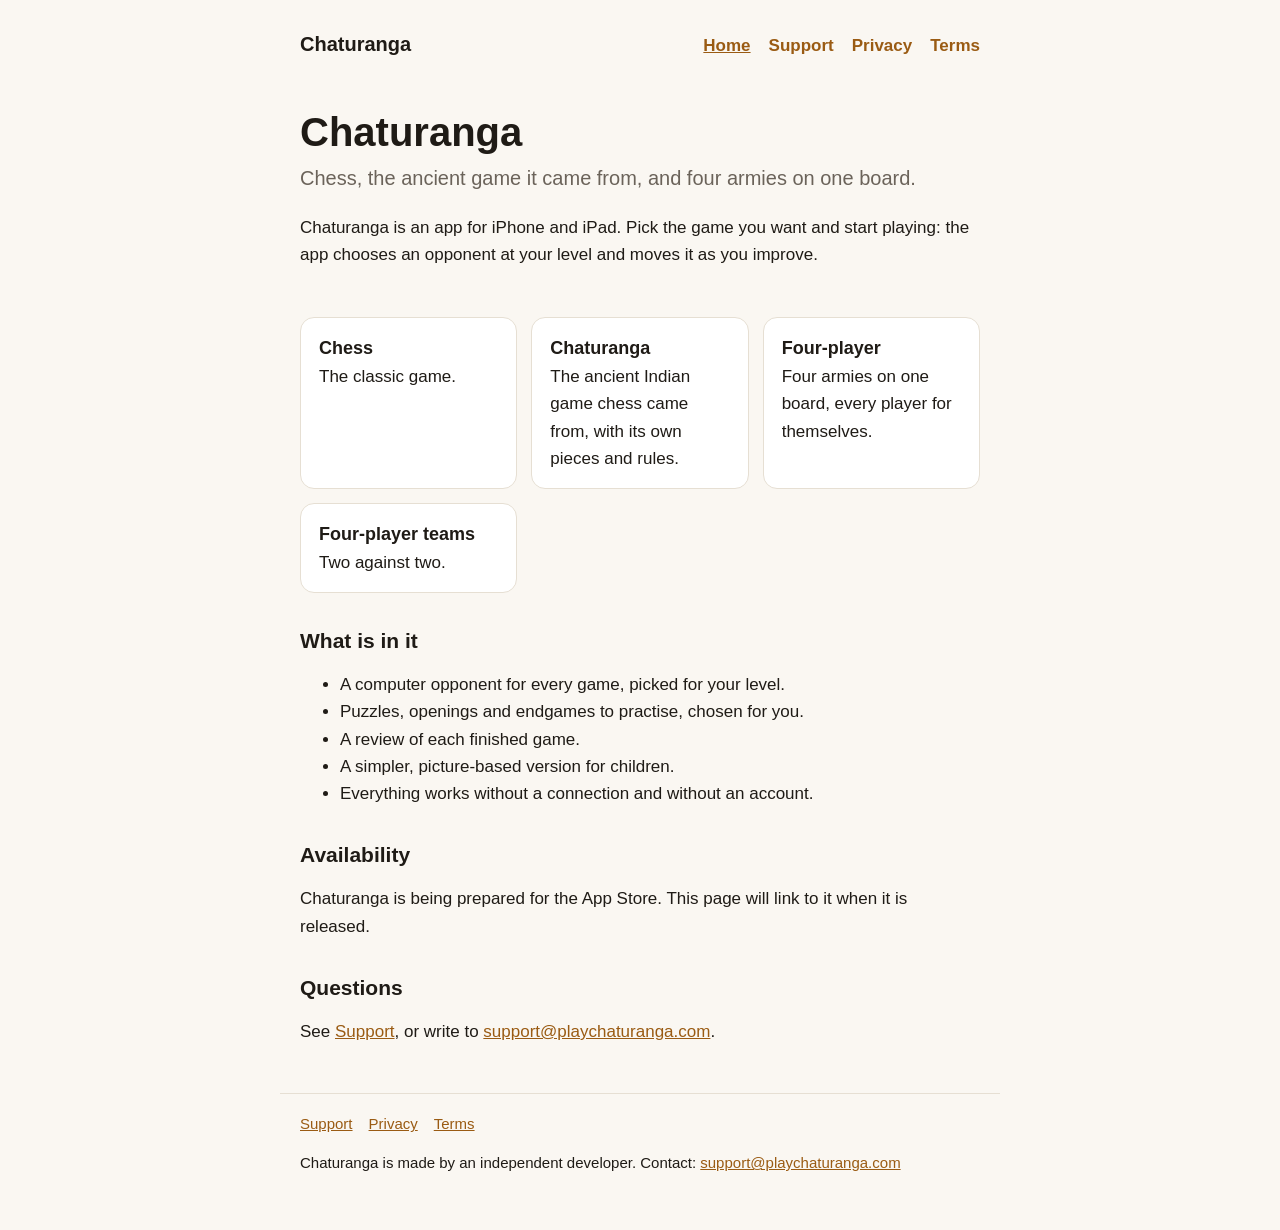
==== index.html @ b6f3a719 "Draft site: home, privacy, terms, support Co-Authored-By: Claude <noreply@anthropic.com> Claude-Sess" ====
<!doctype html>
<html lang="en">
<head>
<meta charset="utf-8">
<meta name="viewport" content="width=device-width, initial-scale=1">
<title>Chaturanga — chess, the ancient game it came from, and four-player play</title>
<meta name="description" content="Chaturanga is an app for chess, the ancient Indian game chess came from, and four-player games, with an opponent that matches your level.">
<link rel="stylesheet" href="/style.css">
</head>
<body>
<header>
<a class="name" href="/">Chaturanga</a>
<nav aria-label="Site"><a href="/" aria-current="page">Home</a><a href="/support/">Support</a><a href="/privacy/">Privacy</a><a href="/terms/">Terms</a></nav>
</header>
<main>
<section class="hero">
<h1>Chaturanga</h1>
<p class="lead">Chess, the ancient game it came from, and four armies on one board.</p>
<p>Chaturanga is an app for iPhone and iPad. Pick the game you want and start playing: the app chooses an opponent at your level and moves it as you improve.</p>
</section>
<ul class="cards">
<li><strong>Chess</strong>The classic game.</li>
<li><strong>Chaturanga</strong>The ancient Indian game chess came from, with its own pieces and rules.</li>
<li><strong>Four-player</strong>Four armies on one board, every player for themselves.</li>
<li><strong>Four-player teams</strong>Two against two.</li>
</ul>
<h2>What is in it</h2>
<ul>
<li>A computer opponent for every game, picked for your level.</li>
<li>Puzzles, openings and endgames to practise, chosen for you.</li>
<li>A review of each finished game.</li>
<li>A simpler, picture-based version for children.</li>
<li>Everything works without a connection and without an account.</li>
</ul>
<h2>Availability</h2>
<p>Chaturanga is being prepared for the App Store. This page will link to it when it is released.</p>
<h2>Questions</h2>
<p>See <a href="/support/">Support</a>, or write to <a href="mailto:support@playchaturanga.com">support@playchaturanga.com</a>.</p>
</main>
<footer>
<a href="/support/">Support</a><a href="/privacy/">Privacy</a><a href="/terms/">Terms</a>
<p>Chaturanga is made by an independent developer. Contact: <a href="mailto:support@playchaturanga.com">support@playchaturanga.com</a></p>
</footer>
</body>
</html>
---- style.css ----
:root {
  --bg: #faf7f2; --card: #ffffff; --ink: #1f1b16; --muted: #6b635a; --line: #e6dfd3; --accent: #9a5b13;
}
@media (prefers-color-scheme: dark) {
  :root { --bg: #171512; --card: #211e1a; --ink: #f1ece4; --muted: #a79f93; --line: #37322b; --accent: #e0a458; }
}
* { box-sizing: border-box; }
html { -webkit-text-size-adjust: 100%; }
body {
  margin: 0; background: var(--bg); color: var(--ink);
  font: 17px/1.6 -apple-system, BlinkMacSystemFont, "Segoe UI", Roboto, Helvetica, Arial, sans-serif;
}
header, main, footer { max-width: 720px; margin: 0 auto; padding: 0 20px; }
header { padding-top: 28px; padding-bottom: 12px; display: flex; flex-wrap: wrap; gap: 8px 20px; align-items: baseline; }
header .name { font-weight: 800; font-size: 20px; color: var(--ink); text-decoration: none; margin-right: auto; }
header nav { display: flex; flex-wrap: wrap; gap: 4px 18px; }
a { color: var(--accent); }
header nav a { text-decoration: none; font-weight: 600; }
header nav a[aria-current="page"] { text-decoration: underline; }
h1 { font-size: 32px; line-height: 1.2; margin: 28px 0 6px; }
h2 { font-size: 21px; line-height: 1.3; margin: 34px 0 8px; }
p, li { color: var(--ink); }
.updated, .muted { color: var(--muted); font-size: 15px; }
.summary { background: var(--card); border: 1px solid var(--line); border-radius: 14px; padding: 6px 20px; margin: 20px 0; }
.summary li { margin: 6px 0; }
.hero { padding: 36px 0 8px; }
.hero h1 { font-size: 40px; margin-top: 0; }
.hero p.lead { font-size: 20px; color: var(--muted); margin-top: 0; }
.cards { display: grid; grid-template-columns: repeat(auto-fit, minmax(200px, 1fr)); gap: 14px; margin: 24px 0; padding: 0; list-style: none; }
.cards li { background: var(--card); border: 1px solid var(--line); border-radius: 14px; padding: 16px 18px; }
.cards strong { display: block; font-size: 18px; }
footer { border-top: 1px solid var(--line); margin-top: 48px; padding-top: 18px; padding-bottom: 40px; color: var(--muted); font-size: 15px; }
footer a { margin-right: 16px; }
h3 { font-size: 18px; line-height: 1.35; margin: 24px 0 4px; }
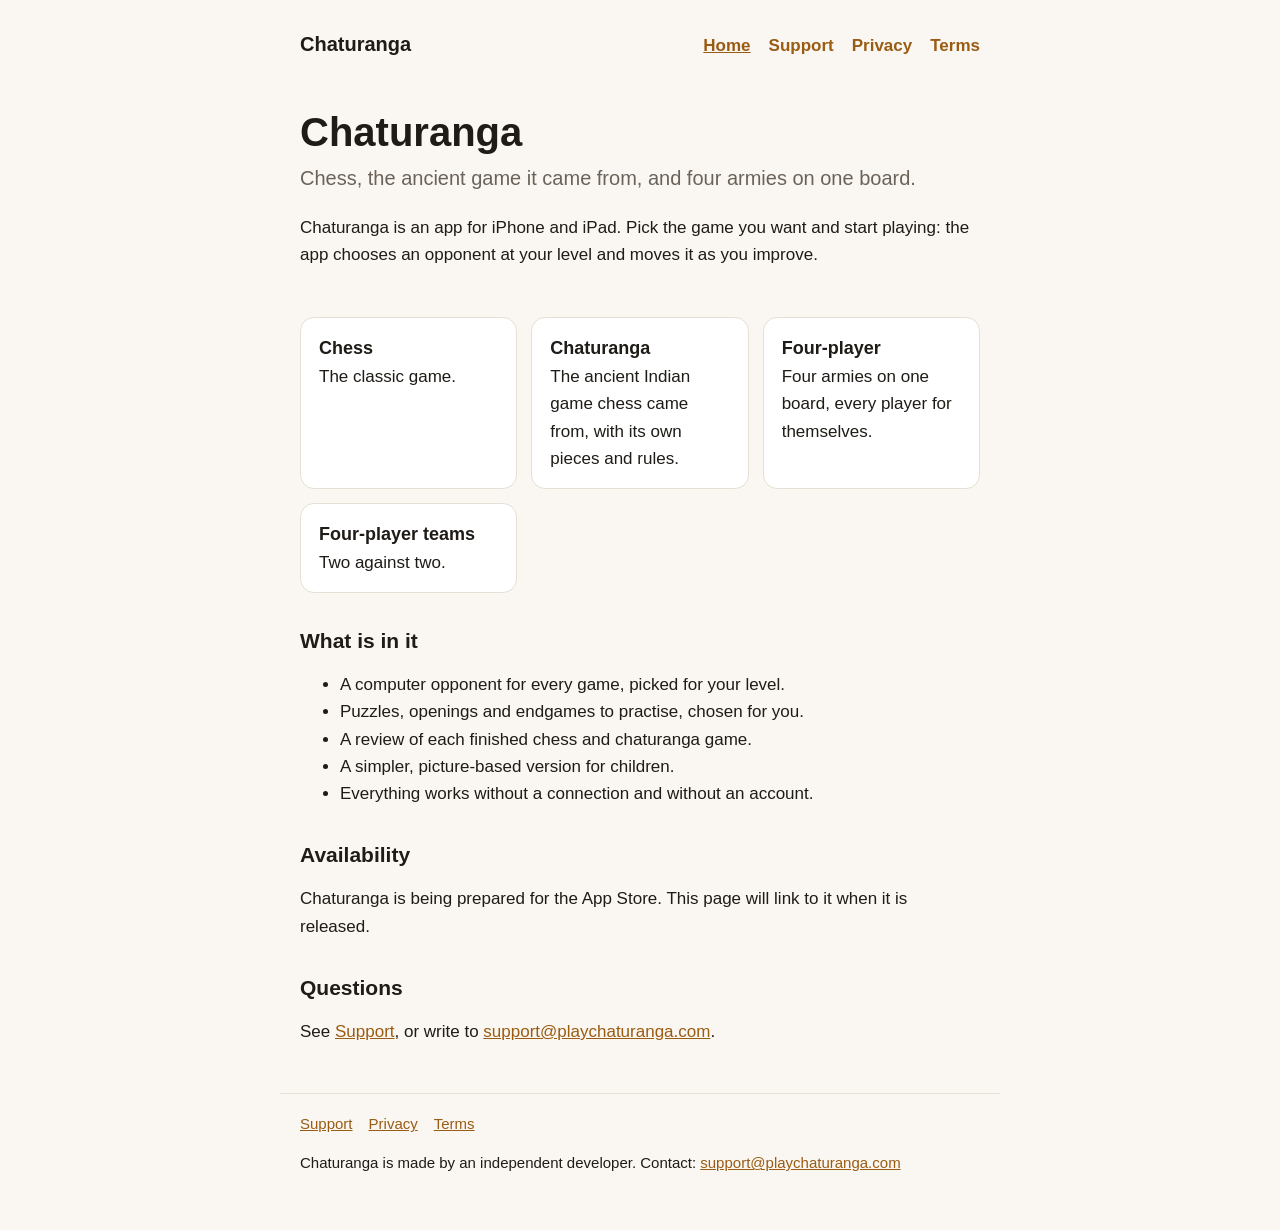
==== commit d44c5052: "Reviews cover chess and chaturanga games Co-Authored-By: Claude <noreply@anthropic.com> Claude-Sessi" ====
--- a/index.html
+++ b/index.html
@@ -28,7 +28,7 @@
 <ul>
 <li>A computer opponent for every game, picked for your level.</li>
 <li>Puzzles, openings and endgames to practise, chosen for you.</li>
-<li>A review of each finished game.</li>
+<li>A review of each finished chess and chaturanga game.</li>
 <li>A simpler, picture-based version for children.</li>
 <li>Everything works without a connection and without an account.</li>
 </ul>
